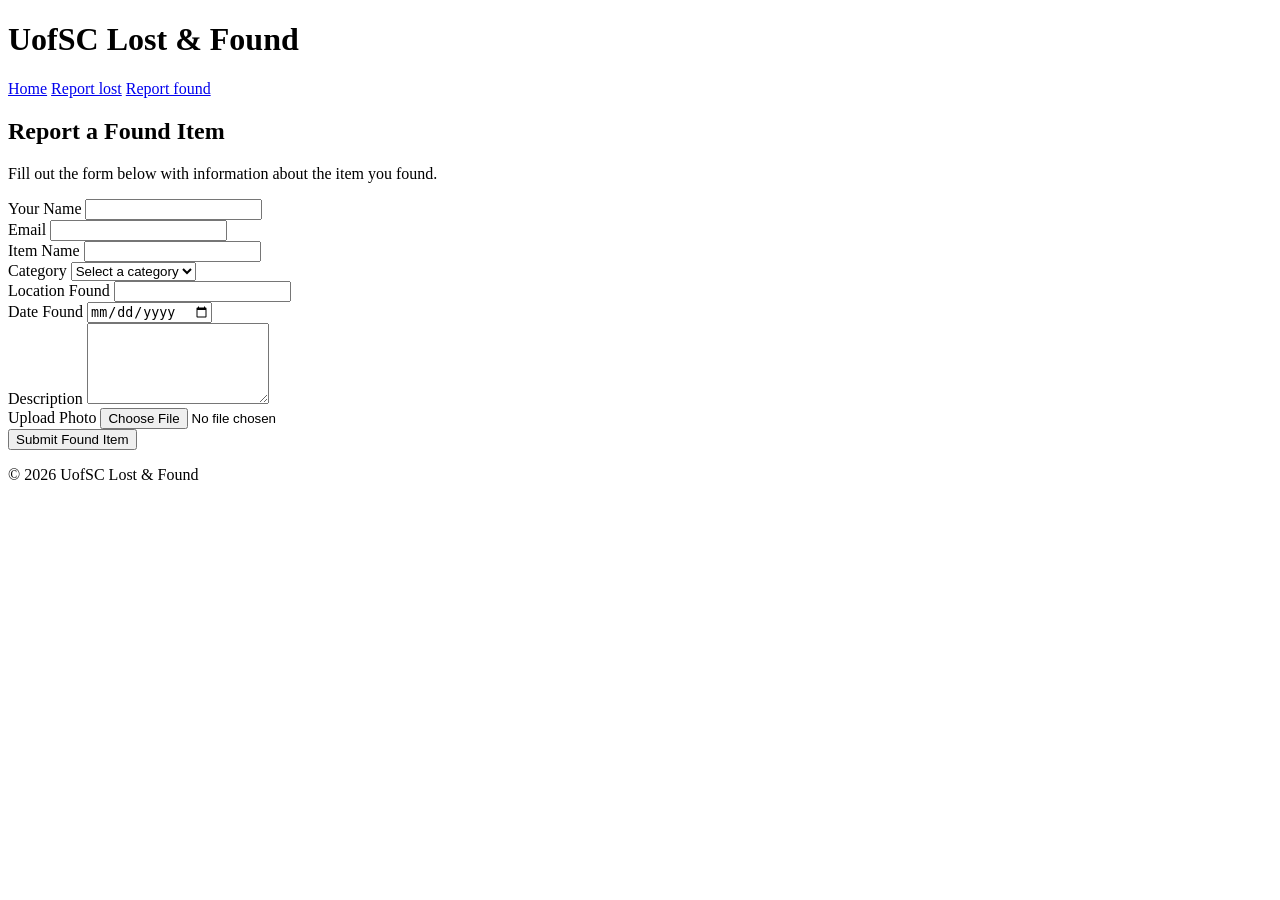
==== found.html @ 00a9fbac "Add files via upload" ====
<!DOCTYPE html>
<html lang="en">
<head>
    <meta charset="UTF-8">
    <meta name="viewport" content="width=device-width, initial-scale=1.0">
    <title>Report Found Item</title>
    <link rel="stylesheet" href="styles.css">
</head>

<body>

    <header>
        <h1>UofSC Lost & Found</h1>

        <nav>
            <a href="index.html">Home</a>
            <a href="lost.html">Report lost</a>
            <a href="found.html">Report found</a>
        </nav>
    </header>

    <main class="form-page">

        <h2>Report a Found Item</h2>

        <p class="form-description">
            Fill out the form below with information about the item you found.
        </p>

        <form>

            <div class="form-group">
                <label for="found-name">Your Name</label>
                <input type="text" id="found-name" name="name" required>
            </div>

            <div class="form-group">
                <label for="found-email">Email</label>
                <input type="email" id="found-email" name="email" required>
            </div>

            <div class="form-group">
                <label for="found-item">Item Name</label>
                <input type="text" id="found-item" name="item" required>
            </div>

            <div class="form-group">
                <label for="found-category">Category</label>

                <select id="found-category" name="category">
                    <option value="">Select a category</option>
                    <option value="electronics">Electronics</option>
                    <option value="clothing">Clothing</option>
                    <option value="keys">Keys</option>
                    <option value="wallet">Wallet / ID</option>
                    <option value="other">Other</option>
                </select>
            </div>

            <div class="form-group">
                <label for="found-location">Location Found</label>
                <input type="text" id="found-location" name="location">
            </div>

            <div class="form-group">
                <label for="found-date">Date Found</label>
                <input type="date" id="found-date" name="date">
            </div>

            <div class="form-group">
                <label for="found-description">Description</label>
                <textarea id="found-description" name="description" rows="5"></textarea>
            </div>

            <div class="form-group">
                <label for="found-photo">Upload Photo</label>
                <input type="file" id="found-photo" name="photo">
            </div>

            <button type="submit">Submit Found Item</button>

        </form>

    </main>

    <footer>
        <p>&copy; 2026 UofSC Lost & Found</p>
    </footer>

</body>
</html>
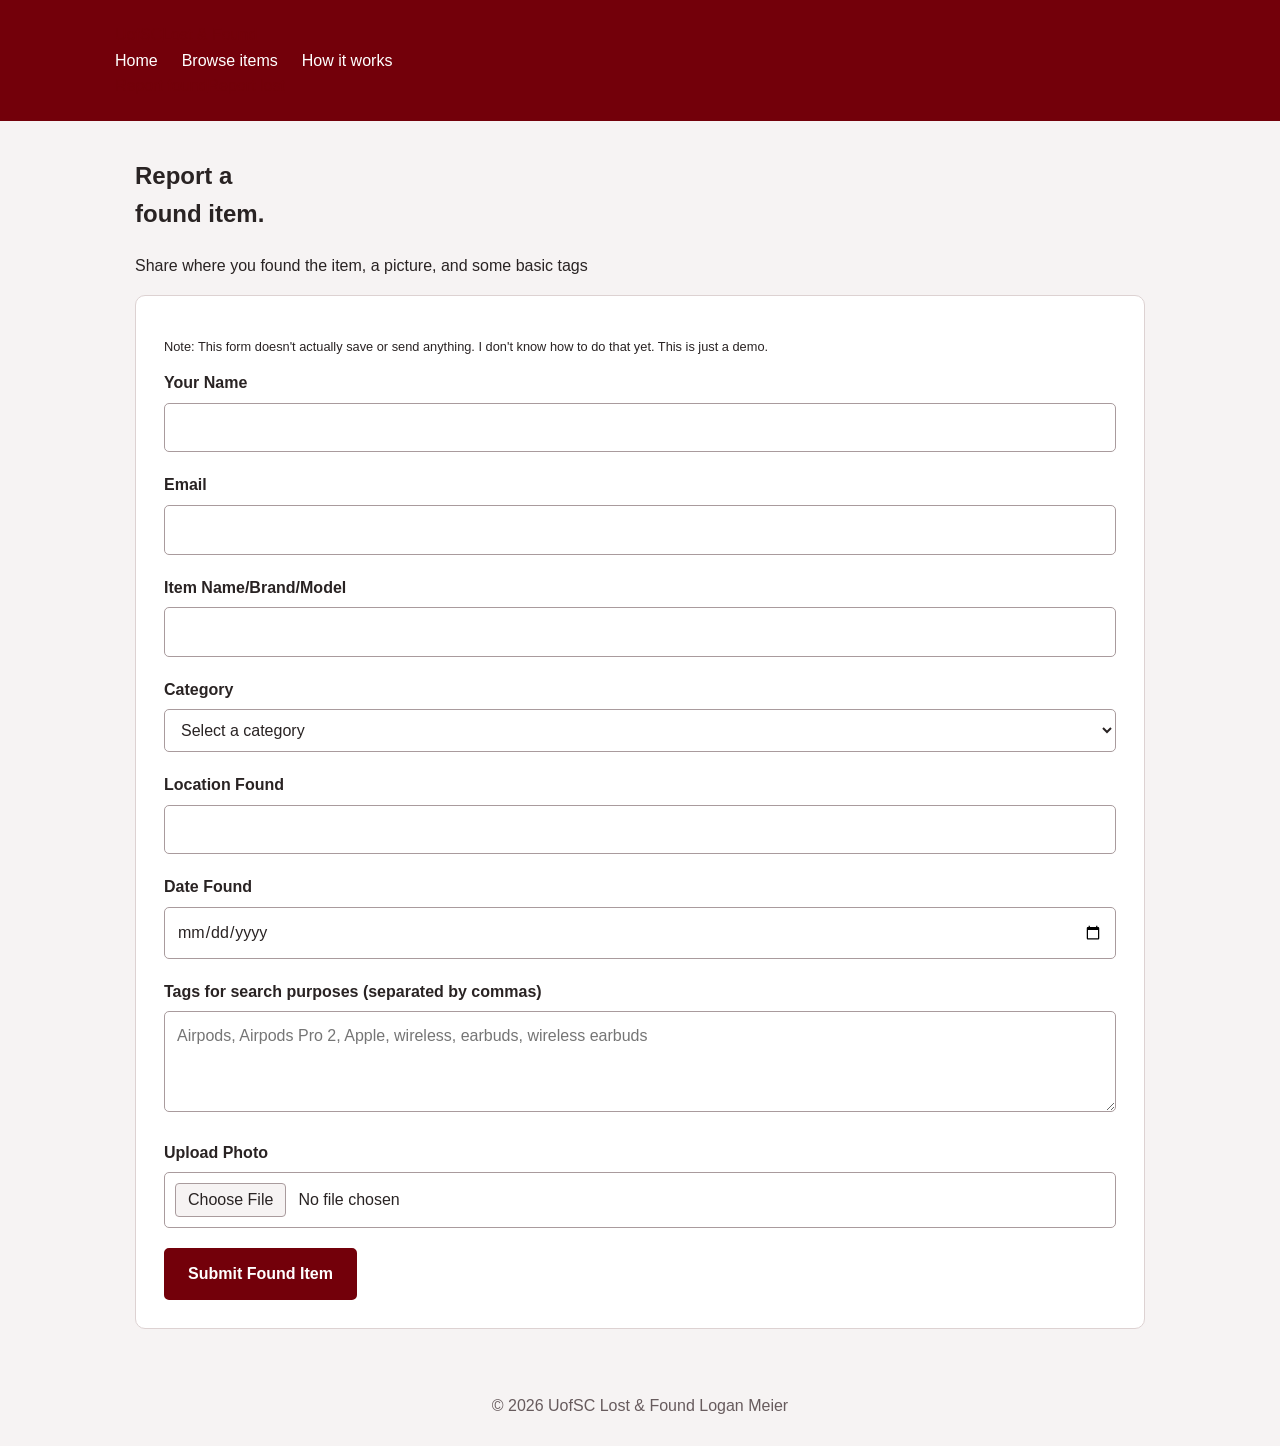
==== commit 110cdad0: "Revising layout" ====
--- a/found.html
+++ b/found.html
@@ -1,33 +1,15 @@
 <!DOCTYPE html>
 <html lang="en">
 <head>
-    <meta charset="UTF-8">
-    <meta name="viewport" content="width=device-width, initial-scale=1.0">
-    <title>Report Found Item</title>
-    <link rel="stylesheet" href="styles.css">
+<!-- Author: Logan Meier -->
+<meta charset="UTF-8">
+<meta name="viewport" content="width=device-width, initial-scale=1.0">
+<title>Report found | UofSC Lost &amp; Found</title>
+<link rel="stylesheet" href="styles.css">
+<style>.sample-note { font-size: 0.8rem; }</style>
 </head>
-
-<body>
-
-    <header>
-        <h1>UofSC Lost & Found</h1>
-
-        <nav>
-            <a href="index.html">Home</a>
-            <a href="lost.html">Report lost</a>
-            <a href="found.html">Report found</a>
-        </nav>
-    </header>
-
-    <main class="form-page">
-
-        <h2>Report a Found Item</h2>
-
-        <p class="form-description">
-            Fill out the form below with information about the item you found.
-        </p>
-
-        <form>
+<body><header class="site-header"><div class="header-inner"><a class="brand" href="index.html"><span>UofSC<span class="brand-sub">Lost &amp; Found</span></span></a><nav aria-label="Main navigation"><a  href="index.html">Home</a><a  href="items.html">Browse items</a><a  href="index.html#how-it-works">How it works</a></nav><div class="header-actions"><a class="btn-outline" href="found.html">Report found</a><a class="btn" href="lost.html">Report lost</a></div></div></header><main class="wrap page-main form-layout"><aside><h1 class="page-title">Report a<br>found item.</h1><p class="intro">Share where you found the item, a picture, and some basic tags</p></aside><div><form>
+<p class="sample-note">Note: This form doesn't actually save or send anything. I don't know how to do that yet. This is just a demo.</p>
 
             <div class="form-group">
                 <label for="found-name">Your Name</label>
@@ -40,7 +22,7 @@
             </div>
 
             <div class="form-group">
-                <label for="found-item">Item Name</label>
+                <label for="found-item">Item Name/Brand/Model</label>
                 <input type="text" id="found-item" name="item" required>
             </div>
 
@@ -68,24 +50,16 @@
             </div>
 
             <div class="form-group">
-                <label for="found-description">Description</label>
-                <textarea id="found-description" name="description" rows="5"></textarea>
+                <label for="found-description">Tags for search purposes (separated by commas)</label>
+                <textarea id="found-description" name="tags" rows="3" placeholder="Airpods, Airpods Pro 2, Apple, wireless, earbuds, wireless earbuds"></textarea>
             </div>
 
             <div class="form-group">
                 <label for="found-photo">Upload Photo</label>
-                <input type="file" id="found-photo" name="photo">
+                <input accept="image/*" type="file" id="found-photo" name="photo">
             </div>
 
             <button type="submit">Submit Found Item</button>
 
-        </form>
-
-    </main>
-
-    <footer>
-        <p>&copy; 2026 UofSC Lost & Found</p>
-    </footer>
-
-</body>
-</html>+        </form></div></main><footer><p>&copy; 2026 UofSC Lost &amp; Found <span>Logan Meier</span></p></footer></body>
+</html>
--- a/styles.css
+++ b/styles.css
@@ -0,0 +1,240 @@
+/* UofSC Lost & Found â€” Author: Logan Meier */
+* {
+    box-sizing: border-box;
+}
+
+body {
+    margin: 0;
+    background-color: #f6f3f3;
+    color: #292323;
+    font-family: Arial, Helvetica, sans-serif;
+    line-height: 1.6;
+}
+
+header {
+    padding: 22px max(20px, calc((100% - 1050px) / 2));
+    background-color: #73000a;
+    color: white;
+}
+
+header h1 {
+    margin: 0 0 10px;
+    font-size: 28px;
+}
+
+nav {
+    display: flex;
+    flex-wrap: wrap;
+    gap: 12px 24px;
+}
+
+nav a {
+    color: white;
+    text-decoration: none;
+}
+
+nav a:hover {
+    text-decoration: underline;
+}
+
+a {
+    color: #73000a;
+}
+
+main {
+    max-width: 1050px;
+    margin: 36px auto;
+    padding: 0 20px;
+}
+
+h2 {
+    font-size: 30px;
+    line-height: 1.2;
+}
+
+h3 {
+    line-height: 1.3;
+}
+
+.hero {
+    padding: 42px 24px;
+    border: 1px solid #ddd2d2;
+    border-radius: 10px;
+    background-color: white;
+    text-align: center;
+}
+
+.hero h2 {
+    margin-top: 0;
+    color: #73000a;
+}
+
+.hero p {
+    max-width: 600px;
+    margin: 0 auto 24px;
+}
+
+.button-container {
+    display: flex;
+    flex-wrap: wrap;
+    justify-content: center;
+    gap: 14px;
+}
+
+.button,
+button[type="submit"] {
+    display: inline-block;
+    padding: 11px 22px;
+    border: 2px solid #73000a;
+    border-radius: 5px;
+    background-color: #73000a;
+    color: white;
+    font: inherit;
+    font-weight: bold;
+    text-align: center;
+    text-decoration: none;
+    cursor: pointer;
+}
+
+.button:hover,
+button[type="submit"]:hover {
+    border-color: #520007;
+    background-color: #520007;
+}
+
+.info {
+    margin-top: 38px;
+}
+
+.info > h2 {
+    text-align: center;
+}
+
+.cards {
+    display: grid;
+    grid-template-columns: repeat(3, 1fr);
+    gap: 22px;
+}
+
+.card {
+    padding: 24px;
+    border: 1px solid #ddd2d2;
+    border-radius: 10px;
+    background-color: white;
+}
+
+.card h3 {
+    margin-top: 0;
+    color: #73000a;
+}
+
+.card p {
+    margin-bottom: 0;
+}
+
+.form-page {
+    max-width: 800px;
+}
+
+.form-page > h2 {
+    margin-bottom: 12px;
+    color: #73000a;
+}
+
+.form-description {
+    margin-bottom: 24px;
+}
+
+form {
+    padding: 28px;
+    border: 1px solid #ddd2d2;
+    border-radius: 10px;
+    background-color: white;
+}
+
+.form-group {
+    margin-bottom: 20px;
+}
+
+label {
+    display: block;
+    margin-bottom: 7px;
+    font-weight: bold;
+}
+
+input,
+select,
+textarea {
+    width: 100%;
+    min-width: 0;
+    padding: 11px 12px;
+    border: 1px solid #a99b9d;
+    border-radius: 5px;
+    background-color: white;
+    color: #292323;
+    font: inherit;
+}
+
+textarea {
+    resize: vertical;
+}
+
+input[type="file"] {
+    padding: 10px;
+}
+
+input[type="file"]::file-selector-button {
+    margin-right: 12px;
+    padding: 7px 12px;
+    border: 1px solid #a99b9d;
+    border-radius: 4px;
+    background-color: #f6f3f3;
+    color: #292323;
+    cursor: pointer;
+}
+
+a:focus-visible,
+button:focus-visible,
+input:focus-visible,
+select:focus-visible,
+textarea:focus-visible {
+    outline: 3px solid #b18435;
+    outline-offset: 3px;
+}
+
+.campus-photo {
+    display: block;
+    width: 100%;
+    max-width: 700px;
+    height: auto;
+    margin: 20px auto;
+    border-radius: 10px;
+}
+
+footer {
+    padding: 28px 20px;
+    color: #675b5d;
+    text-align: center;
+}
+
+footer p {
+    margin: 0;
+}
+
+@media (max-width: 700px) {
+    .cards {
+        grid-template-columns: 1fr;
+    }
+
+    .hero {
+        padding: 30px 20px;
+    }
+
+    form {
+        padding: 20px;
+    }
+
+    h2 {
+        font-size: 26px;
+    }
+}
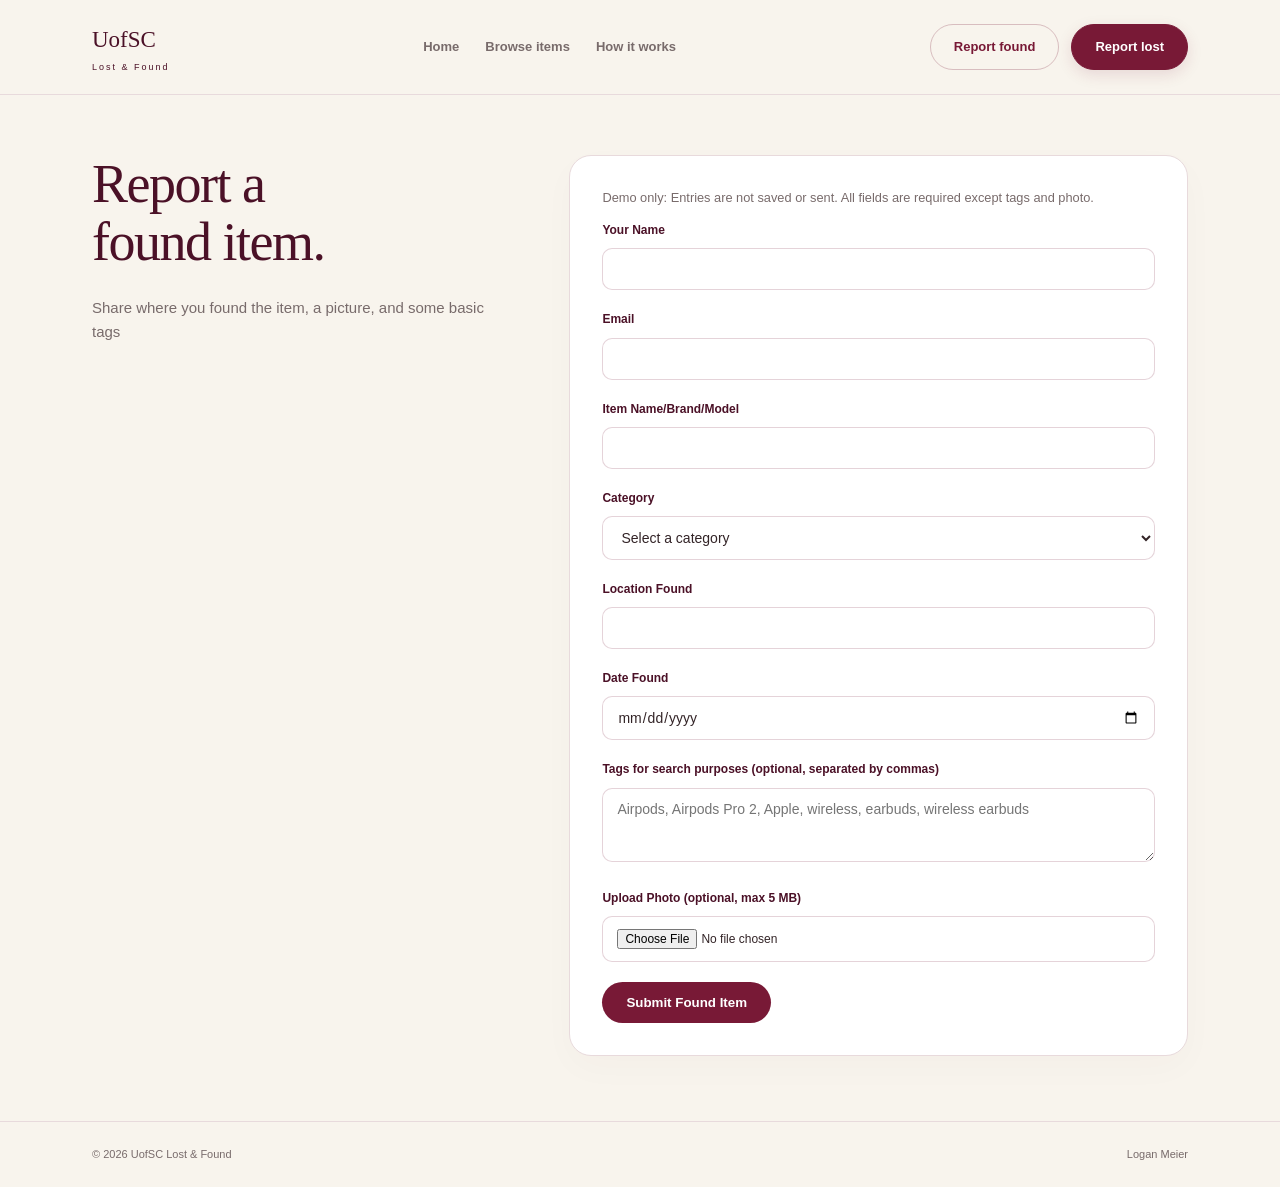
==== commit 105dab75: "Refactor found.html with improved form and validation Updated form structure and added validation sc" ====
--- a/found.html
+++ b/found.html
@@ -1,65 +1,132 @@
-<!DOCTYPE html>
+<!doctype html>
 <html lang="en">
-<head>
-<!-- Author: Logan Meier -->
-<meta charset="UTF-8">
-<meta name="viewport" content="width=device-width, initial-scale=1.0">
-<title>Report found | UofSC Lost &amp; Found</title>
-<link rel="stylesheet" href="styles.css">
-<style>.sample-note { font-size: 0.8rem; }</style>
-</head>
-<body><header class="site-header"><div class="header-inner"><a class="brand" href="index.html"><span>UofSC<span class="brand-sub">Lost &amp; Found</span></span></a><nav aria-label="Main navigation"><a  href="index.html">Home</a><a  href="items.html">Browse items</a><a  href="index.html#how-it-works">How it works</a></nav><div class="header-actions"><a class="btn-outline" href="found.html">Report found</a><a class="btn" href="lost.html">Report lost</a></div></div></header><main class="wrap page-main form-layout"><aside><h1 class="page-title">Report a<br>found item.</h1><p class="intro">Share where you found the item, a picture, and some basic tags</p></aside><div><form>
-<p class="sample-note">Note: This form doesn't actually save or send anything. I don't know how to do that yet. This is just a demo.</p>
+    <head>
+        <!-- Author: Logan Meier -->
+        <meta charset="UTF-8" />
+        <meta name="viewport" content="width=device-width, initial-scale=1.0" />
+        <title>Report found | UofSC Lost &amp; Found</title>
+        <link rel="stylesheet" href="styles.css" />
+        <script src="validation.js" defer></script>
+        <style>
+            .sample-note {
+                font-size: 0.8rem;
+            }
+        </style>
+    </head>
+    <body>
+        <header class="site-header">
+            <div class="header-inner">
+                <a class="brand" href="index.html">
+                    <span>
+                        UofSC
+                        <span class="brand-sub">Lost &amp; Found</span>
+                    </span>
+                </a>
+                <nav aria-label="Main navigation">
+                    <a href="index.html">Home</a>
+                    <a href="items.html">Browse items</a>
+                    <a href="index.html#how-it-works">How it works</a>
+                </nav>
+                <div class="header-actions">
+                    <a class="btn-outline" href="found.html">Report found</a>
+                    <a class="btn" href="lost.html">Report lost</a>
+                </div>
+            </div>
+        </header>
+        <main class="wrap page-main form-layout">
+            <aside>
+                <h1 class="page-title">
+                    Report a
+                    <br />
+                    found item.
+                </h1>
+                <p class="intro">Share where you found the item, a picture, and some basic tags</p>
+            </aside>
+            <div>
+                <form data-validate>
+                    <p class="sample-note">
+                        Demo only: Entries are not saved or sent. All fields are required except
+                        tags and photo.
+                    </p>
 
-            <div class="form-group">
-                <label for="found-name">Your Name</label>
-                <input type="text" id="found-name" name="name" required>
+                    <div class="form-group">
+                        <label for="found-name">Your Name</label>
+                        <input type="text" id="found-name" name="name" required />
+                    </div>
+
+                    <div class="form-group">
+                        <label for="found-email">Email</label>
+                        <input type="email" id="found-email" name="email" required />
+                    </div>
+
+                    <div class="form-group">
+                        <label for="found-item">Item Name/Brand/Model</label>
+                        <input type="text" id="found-item" name="item" required />
+                    </div>
+
+                    <div class="form-group">
+                        <label for="found-category">Category</label>
+
+                        <select id="found-category" name="category" required>
+                            <option value="">Select a category</option>
+                            <option value="electronics">Electronics</option>
+                            <option value="clothing">Clothing</option>
+                            <option value="keys">Keys</option>
+                            <option value="wallet">Wallet / ID</option>
+                            <option value="other">Other</option>
+                        </select>
+                    </div>
+
+                    <div class="form-group">
+                        <label for="found-location">Location Found</label>
+                        <input type="text" id="found-location" name="location" required />
+                    </div>
+
+                    <div class="form-group">
+                        <label for="found-date">Date Found</label>
+                        <input type="date" id="found-date" name="date" required />
+                    </div>
+
+                    <div class="form-group">
+                        <label for="found-description">
+                            Tags for search purposes (optional, separated by commas)
+                        </label>
+                        <textarea
+                            id="found-description"
+                            name="tags"
+                            rows="3"
+                            placeholder="Airpods, Airpods Pro 2, Apple, wireless, earbuds, wireless earbuds"
+                        ></textarea>
+                    </div>
+
+                    <div class="form-group">
+                        <label for="found-photo">Upload Photo (optional, max 5 MB)</label>
+                        <input
+                            accept="image/jpeg,image/png,image/webp,image/gif"
+                            type="file"
+                            id="found-photo"
+                            name="photo"
+                        />
+                    </div>
+
+                    <button type="submit">Submit Found Item</button>
+
+                    <p
+                        id="form-status"
+                        class="form-status"
+                        role="status"
+                        aria-live="polite"
+                        hidden
+                    ></p>
+                    <noscript><p>Enable JavaScript to use this validation demo.</p></noscript>
+                </form>
             </div>
-
-            <div class="form-group">
-                <label for="found-email">Email</label>
-                <input type="email" id="found-email" name="email" required>
-            </div>
-
-            <div class="form-group">
-                <label for="found-item">Item Name/Brand/Model</label>
-                <input type="text" id="found-item" name="item" required>
-            </div>
-
-            <div class="form-group">
-                <label for="found-category">Category</label>
-
-                <select id="found-category" name="category">
-                    <option value="">Select a category</option>
-                    <option value="electronics">Electronics</option>
-                    <option value="clothing">Clothing</option>
-                    <option value="keys">Keys</option>
-                    <option value="wallet">Wallet / ID</option>
-                    <option value="other">Other</option>
-                </select>
-            </div>
-
-            <div class="form-group">
-                <label for="found-location">Location Found</label>
-                <input type="text" id="found-location" name="location">
-            </div>
-
-            <div class="form-group">
-                <label for="found-date">Date Found</label>
-                <input type="date" id="found-date" name="date">
-            </div>
-
-            <div class="form-group">
-                <label for="found-description">Tags for search purposes (separated by commas)</label>
-                <textarea id="found-description" name="tags" rows="3" placeholder="Airpods, Airpods Pro 2, Apple, wireless, earbuds, wireless earbuds"></textarea>
-            </div>
-
-            <div class="form-group">
-                <label for="found-photo">Upload Photo</label>
-                <input accept="image/*" type="file" id="found-photo" name="photo">
-            </div>
-
-            <button type="submit">Submit Found Item</button>
-
-        </form></div></main><footer><p>&copy; 2026 UofSC Lost &amp; Found <span>Logan Meier</span></p></footer></body>
+        </main>
+        <footer>
+            <p>
+                &copy; 2026 UofSC Lost &amp; Found
+                <span>Logan Meier</span>
+            </p>
+        </footer>
+    </body>
 </html>
--- a/styles.css
+++ b/styles.css
@@ -1,155 +1,523 @@
-/* UofSC Lost & Found â€” Author: Logan Meier */
+/* Author: Logan Meier — plain CSS, no build tools required. */
+:root {
+    --cream: #f8f4ed;
+    --garnet: #781936;
+    --ink: #4b1127;
+    --muted: #786b6b;
+    --line: #e8dadc;
+    --gold: #ead293;
+}
+
 * {
     box-sizing: border-box;
 }
 
+html {
+    scroll-behavior: smooth;
+}
+
 body {
     margin: 0;
-    background-color: #f6f3f3;
-    color: #292323;
+    background: var(--cream);
+    color: var(--ink);
     font-family: Arial, Helvetica, sans-serif;
+    font-size: 15px;
     line-height: 1.6;
 }
 
-header {
-    padding: 22px max(20px, calc((100% - 1050px) / 2));
-    background-color: #73000a;
+a {
+    color: inherit;
+}
+
+img {
+    max-width: 100%;
+    display: block;
+}
+
+h1,
+h2,
+h3,
+p {
+    margin-top: 0;
+}
+
+h1,
+h2,
+h3 {
+    font-family: Georgia, "Times New Roman", serif;
+    font-weight: normal;
+    line-height: 1.08;
+}
+
+h2 {
+    font-size: 40px;
+    margin-bottom: 18px;
+}
+
+h3 {
+    font-size: 23px;
+}
+
+.wrap,
+.header-inner,
+.how-inner {
+    max-width: 1160px;
+    margin: auto;
+    padding-left: 32px;
+    padding-right: 32px;
+}
+
+.site-header {
+    border-bottom: 1px solid var(--line);
+}
+
+.header-inner {
+    display: flex;
+    align-items: center;
+    justify-content: space-between;
+    gap: 25px;
+    min-height: 94px;
+}
+
+.brand {
+    display: flex;
+    align-items: center;
+    gap: 12px;
+    text-decoration: none;
+    font-family: Georgia, serif;
+    font-size: 23px;
+}
+
+.brand-mark {
+    display: grid;
+    place-items: center;
+    width: 40px;
+    height: 40px;
+    background: var(--garnet);
     color: white;
-}
-
-header h1 {
-    margin: 0 0 10px;
-    font-size: 28px;
+    border-radius: 50%;
+    box-shadow: 0 4px 12px #78193625;
+}
+
+.brand-sub {
+    display: block;
+    font:
+        9px Arial,
+        sans-serif;
+    letter-spacing: 2px;
+    margin-top: 3px;
 }
 
 nav {
     display: flex;
+    gap: 26px;
+}
+
+nav a {
+    text-decoration: none;
+    font-size: 13px;
+    font-weight: bold;
+    color: var(--muted);
+}
+
+nav a:hover,
+nav a[aria-current] {
+    color: var(--garnet);
+}
+
+.header-actions,
+.hero-actions {
+    display: flex;
+    gap: 12px;
     flex-wrap: wrap;
-    gap: 12px 24px;
-}
-
-nav a {
+}
+
+.btn,
+.btn-outline {
+    display: inline-block;
+    border-radius: 999px;
+    padding: 12px 23px;
+    text-decoration: none;
+    font-size: 13px;
+    font-weight: bold;
+    border: 1px solid var(--garnet);
+    font-family: Arial, sans-serif;
+    text-align: center;
+    cursor: pointer;
+}
+
+.btn {
+    background: var(--garnet);
     color: white;
-    text-decoration: none;
-}
-
-nav a:hover {
-    text-decoration: underline;
-}
-
-a {
-    color: #73000a;
-}
-
-main {
-    max-width: 1050px;
-    margin: 36px auto;
-    padding: 0 20px;
-}
-
-h2 {
-    font-size: 30px;
-    line-height: 1.2;
-}
-
-h3 {
-    line-height: 1.3;
+    box-shadow: 0 5px 15px #78193620;
+}
+
+.btn-outline {
+    background: transparent;
+    color: var(--garnet);
+    border-color: #78193640;
+}
+
+.btn:hover {
+    background: #5f122a;
+}
+
+.btn-outline:hover {
+    background: #78193608;
+}
+
+a:focus-visible,
+button:focus-visible,
+input:focus-visible,
+select:focus-visible,
+textarea:focus-visible {
+    outline: 3px solid #b88636;
+    outline-offset: 4px;
+}
+
+.eyebrow {
+    font-size: 10px;
+    letter-spacing: 2px;
+    font-weight: bold;
+    color: #9a2446;
+    margin-bottom: 18px;
 }
 
 .hero {
-    padding: 42px 24px;
-    border: 1px solid #ddd2d2;
-    border-radius: 10px;
-    background-color: white;
-    text-align: center;
-}
-
-.hero h2 {
-    margin-top: 0;
-    color: #73000a;
-}
-
-.hero p {
-    max-width: 600px;
-    margin: 0 auto 24px;
-}
-
-.button-container {
+    display: grid;
+    grid-template-columns: 1.2fr 1fr;
+    align-items: center;
+    gap: 60px;
+    padding-top: 72px;
+    padding-bottom: 86px;
+}
+
+.hero h1 {
+    font-size: clamp(45px, 5.7vw, 76px);
+    letter-spacing: -3px;
+    margin-bottom: 30px;
+}
+
+.hero h1 em {
+    color: #a52b50;
+    font-weight: normal;
+}
+
+.intro {
+    color: var(--muted);
+    max-width: 480px;
+    margin-bottom: 28px;
+}
+
+.popular {
+    font-size: 11px;
+    color: var(--muted);
+    margin-top: 25px;
+    margin-bottom: 0;
+}
+
+.popular strong {
+    color: #9a2446;
+    font-size: 9px;
+    letter-spacing: 1.5px;
+    margin-right: 14px;
+}
+
+.hero-visual {
+    position: relative;
+    padding: 10px 18px 28px;
+}
+
+.arch {
+    border: 22px solid var(--garnet);
+    border-bottom-width: 25px;
+    border-radius: 240px 240px 40px 40px;
+    transform: rotate(3deg);
+    overflow: hidden;
+    background: #e9dfcf;
+    box-shadow: 0 18px 28px #4b112710;
+}
+
+.arch img {
+    width: 100%;
+    height: 350px;
+    object-fit: cover;
+    transform: rotate(-3deg) scale(1.1);
+}
+
+.hero-tag {
+    position: absolute;
+    left: -15px;
+    bottom: 0;
+    background: white;
+    border-radius: 16px;
+    padding: 18px 22px;
     display: flex;
-    flex-wrap: wrap;
-    justify-content: center;
-    gap: 14px;
-}
-
-.button,
-button[type="submit"] {
-    display: inline-block;
-    padding: 11px 22px;
-    border: 2px solid #73000a;
-    border-radius: 5px;
-    background-color: #73000a;
-    color: white;
-    font: inherit;
-    font-weight: bold;
-    text-align: center;
-    text-decoration: none;
-    cursor: pointer;
-}
-
-.button:hover,
-button[type="submit"]:hover {
-    border-color: #520007;
-    background-color: #520007;
-}
-
-.info {
-    margin-top: 38px;
-}
-
-.info > h2 {
-    text-align: center;
-}
-
-.cards {
+    gap: 15px;
+    align-items: center;
+    box-shadow: 0 10px 25px #4b112720;
+    font-family: Georgia, serif;
+}
+
+.hero-tag > span {
+    background: #f1e0e5;
+    border-radius: 50%;
+    padding: 7px 13px;
+}
+
+.hero-tag small {
+    display: block;
+    font:
+        11px Arial,
+        sans-serif;
+    color: var(--muted);
+    margin-top: 5px;
+}
+
+.recent {
+    padding-top: 55px;
+    padding-bottom: 70px;
+    border-top: 1px solid var(--line);
+}
+
+.section-heading {
+    display: flex;
+    justify-content: space-between;
+    gap: 20px;
+    align-items: center;
+}
+
+.sample-note {
+    color: var(--muted);
+}
+
+.item-grid {
     display: grid;
     grid-template-columns: repeat(3, 1fr);
-    gap: 22px;
-}
-
-.card {
-    padding: 24px;
-    border: 1px solid #ddd2d2;
-    border-radius: 10px;
-    background-color: white;
-}
-
-.card h3 {
-    margin-top: 0;
-    color: #73000a;
-}
-
-.card p {
-    margin-bottom: 0;
-}
-
-.form-page {
-    max-width: 800px;
-}
-
-.form-page > h2 {
+    gap: 24px;
+    margin-top: 30px;
+}
+
+.item-card {
+    background: white;
+    border: 1px solid var(--line);
+    border-radius: 20px;
+    overflow: hidden;
+}
+
+.image-link {
+    display: block;
+    position: relative;
+}
+
+.image-link img {
+    width: 100%;
+    aspect-ratio: 1.4;
+    object-fit: cover;
+}
+
+.badge {
+    position: absolute;
+    top: 15px;
+    left: 15px;
+    background: var(--garnet);
+    color: white;
+    font-size: 9px;
+    font-weight: bold;
+    letter-spacing: 1.3px;
+    border-radius: 20px;
+    padding: 5px 12px;
+}
+
+.card-copy {
+    padding: 23px;
+}
+
+.card-copy .eyebrow {
+    font-size: 9px;
     margin-bottom: 12px;
-    color: #73000a;
-}
-
-.form-description {
+}
+
+.card-copy h3 {
+    margin-bottom: 12px;
+}
+
+.card-copy h3 a {
+    text-decoration: none;
+}
+
+.card-copy h3 a:hover {
+    text-decoration: underline;
+}
+
+.card-copy > p:not(.eyebrow) {
+    color: var(--muted);
+    font-size: 13px;
+    min-height: 64px;
+}
+
+.card-meta {
+    border-top: 1px solid var(--line);
+    padding-top: 15px;
+    font-size: 11px;
+}
+
+.card-meta small {
+    display: block;
+    color: var(--muted);
+    margin-top: 3px;
+}
+
+.how {
+    background: #5c122b;
+    color: white;
+    padding: 65px 0;
+}
+
+.how-inner {
+    display: grid;
+    grid-template-columns: 2fr 1fr 1fr 1fr;
+    gap: 30px;
+}
+
+.how .eyebrow {
+    color: var(--gold);
+}
+
+.how h2 {
+    font-size: 39px;
+}
+
+.gold {
+    background: var(--gold);
+    color: var(--ink);
+    border-color: var(--gold);
+    box-shadow: none;
+}
+
+.gold:hover {
+    background: #f1dfae;
+}
+
+.step {
+    border-top: 1px solid #ffffff30;
+    padding-top: 20px;
+}
+
+.step > span {
+    font:
+        28px Georgia,
+        serif;
+    color: var(--gold);
+}
+
+.step h3 {
+    font-size: 19px;
+    margin: 24px 0 15px;
+}
+
+.step p {
+    font-size: 12px;
+    color: #ead7df;
+}
+
+.page-main {
+    padding-top: 60px;
+    padding-bottom: 65px;
+}
+
+.page-title {
+    font-size: 54px;
+    letter-spacing: -1.5px;
     margin-bottom: 24px;
 }
 
+.back {
+    display: inline-block;
+    text-decoration: none;
+    font-size: 13px;
+    margin-bottom: 30px;
+}
+
+.detail {
+    background: white;
+    border: 1px solid var(--line);
+    border-radius: 24px;
+    overflow: hidden;
+    display: grid;
+    grid-template-columns: 1fr 1.2fr;
+}
+
+.detail-image {
+    height: 100%;
+    width: 100%;
+    object-fit: cover;
+    min-height: 450px;
+}
+
+.detail-copy {
+    padding: 38px;
+}
+
+.badge.static {
+    position: static;
+    display: inline-block;
+    margin-bottom: 22px;
+}
+
+.detail-copy .page-title {
+    font-size: 43px;
+}
+
+.detail-copy p {
+    color: var(--muted);
+}
+
+dl {
+    display: grid;
+    grid-template-columns: 100px 1fr;
+    gap: 10px;
+    font-size: 13px;
+    margin: 25px 0 30px;
+}
+
+dt {
+    font-weight: bold;
+}
+
+dd {
+    margin: 0;
+    color: var(--muted);
+}
+
+.small-title {
+    font-size: 25px;
+}
+
+.return-box {
+    border-top: 1px solid var(--line);
+    padding-top: 24px;
+    margin-top: 28px;
+}
+
+.form-layout {
+    display: grid;
+    grid-template-columns: 0.8fr 1.2fr;
+    gap: 65px;
+}
+
+.form-art {
+    max-width: 280px;
+    border-radius: 170px 170px 20px 20px;
+    margin-top: 32px;
+}
+
 form {
-    padding: 28px;
-    border: 1px solid #ddd2d2;
-    border-radius: 10px;
-    background-color: white;
+    background: white;
+    border: 1px solid var(--line);
+    border-radius: 22px;
+    padding: 32px;
+    box-shadow: 0 12px 35px #4b112706;
 }
 
 .form-group {
@@ -158,8 +526,9 @@
 
 label {
     display: block;
-    margin-bottom: 7px;
+    font-size: 12px;
     font-weight: bold;
+    margin-bottom: 8px;
 }
 
 input,
@@ -167,12 +536,14 @@
 textarea {
     width: 100%;
     min-width: 0;
-    padding: 11px 12px;
-    border: 1px solid #a99b9d;
-    border-radius: 5px;
-    background-color: white;
-    color: #292323;
-    font: inherit;
+    padding: 12px 14px;
+    border: 1px solid #78193630;
+    border-radius: 10px;
+    background: white;
+    color: #332427;
+    font:
+        14px Arial,
+        sans-serif;
 }
 
 textarea {
@@ -180,61 +551,253 @@
 }
 
 input[type="file"] {
-    padding: 10px;
-}
-
-input[type="file"]::file-selector-button {
-    margin-right: 12px;
-    padding: 7px 12px;
-    border: 1px solid #a99b9d;
-    border-radius: 4px;
-    background-color: #f6f3f3;
-    color: #292323;
+    font-size: 12px;
+}
+
+button[type="submit"] {
+    background: var(--garnet);
+    color: white;
+    border: 0;
+    border-radius: 999px;
+    padding: 13px 24px;
+    font-weight: bold;
     cursor: pointer;
 }
 
-a:focus-visible,
-button:focus-visible,
-input:focus-visible,
-select:focus-visible,
-textarea:focus-visible {
-    outline: 3px solid #b18435;
-    outline-offset: 3px;
-}
-
-.campus-photo {
+footer {
+    border-top: 1px solid var(--line);
+    padding: 24px 32px;
+    color: var(--muted);
+    font-size: 11px;
+}
+
+footer p {
+    max-width: 1096px;
+    margin: auto;
+    display: flex;
+    justify-content: space-between;
+    gap: 20px;
+}
+
+::selection {
+    background: var(--garnet);
+    color: white;
+}
+
+@media (max-width: 900px) {
+    .header-inner {
+        flex-wrap: wrap;
+        padding-top: 20px;
+        padding-bottom: 20px;
+    }
+
+    .header-actions {
+        margin-left: auto;
+    }
+
+    nav {
+        order: 3;
+        width: 100%;
+        justify-content: center;
+    }
+
+    .hero {
+        gap: 25px;
+    }
+
+    .hero h1 {
+        letter-spacing: -2px;
+    }
+
+    .arch {
+        border-width: 15px;
+    }
+
+    .arch img {
+        height: 290px;
+    }
+
+    .how-inner {
+        grid-template-columns: 1fr 1fr;
+    }
+
+    .form-layout {
+        gap: 30px;
+    }
+
+    .detail {
+        grid-template-columns: 1fr;
+    }
+
+    .detail-image {
+        min-height: 0;
+        max-height: 360px;
+    }
+
+    .item-grid {
+        gap: 15px;
+    }
+
+    .card-copy {
+        padding: 18px;
+    }
+
+}
+
+@media (max-width: 600px) {
+    .wrap,
+    .header-inner,
+    .how-inner {
+        padding-left: 20px;
+        padding-right: 20px;
+    }
+
+    .header-actions {
+        gap: 7px;
+    }
+
+    .header-actions a {
+        padding: 9px 12px;
+        font-size: 11px;
+    }
+
+    .brand {
+        font-size: 19px;
+    }
+
+    .brand-mark {
+        width: 32px;
+        height: 32px;
+    }
+
+    .hero {
+        grid-template-columns: 1fr;
+        padding-top: 40px;
+        padding-bottom: 50px;
+        gap: 40px;
+    }
+
+    .hero h1 {
+        font-size: 55px;
+    }
+
+    .hero-visual {
+        max-width: 380px;
+        margin: auto;
+        width: 100%;
+    }
+
+    .hero-tag {
+        left: 0;
+        padding: 15px;
+    }
+
+    .item-grid,
+    .form-layout {
+        grid-template-columns: 1fr;
+    }
+
+    .section-heading {
+        align-items: flex-start;
+        flex-direction: column;
+    }
+
+    h2 {
+        font-size: 34px;
+    }
+
+    .page-title {
+        font-size: 43px;
+    }
+
+    .how-inner {
+        grid-template-columns: 1fr;
+    }
+
+    .how h2 {
+        font-size: 35px;
+    }
+
+    .form-art {
+        display: none;
+    }
+
+    form,
+    .detail-copy {
+        padding: 24px;
+    }
+
+    .page-main {
+        padding-top: 40px;
+    }
+
+    .card-copy > p:not(.eyebrow) {
+        min-height: 0;
+    }
+
+    footer p {
+        flex-direction: column;
+        gap: 5px;
+    }
+
+}
+
+@media (prefers-reduced-motion: reduce) {
+    html {
+        scroll-behavior: auto;
+    }
+
+    * {
+        transition: none !important;
+    }
+
+}
+
+
+.hero-aside {
     display: block;
-    width: 100%;
-    max-width: 700px;
-    height: auto;
-    margin: 20px auto;
-    border-radius: 10px;
-}
-
-footer {
-    padding: 28px 20px;
-    color: #675b5d;
-    text-align: center;
-}
-
-footer p {
-    margin: 0;
-}
-
-@media (max-width: 700px) {
-    .cards {
-        grid-template-columns: 1fr;
-    }
-
-    .hero {
-        padding: 30px 20px;
-    }
-
-    form {
-        padding: 20px;
-    }
-
-    h2 {
-        font-size: 26px;
-    }
-}+    color: #a52b50;
+    font-size: clamp(24px, 2.8vw, 35px);
+    letter-spacing: -0.5px;
+    line-height: 1.2;
+    margin-top: 20px;
+}
+
+.step p {
+    margin-top: 24px;
+}
+
+.btn:disabled {
+    cursor: default;
+    opacity: 0.75;
+}
+
+
+/* Form validation messages */
+.field-error {
+    color: #a21432;
+    font-size: 13px;
+    margin: 6px 0 0;
+}
+
+[aria-invalid="true"] {
+    border: 2px solid #a21432;
+}
+
+.form-status {
+    padding: 12px;
+    margin: 16px 0 0;
+    border-radius: 8px;
+    font-size: 14px;
+}
+
+.is-error {
+    background: #fff0f3;
+    color: #8b1230;
+}
+
+.is-success {
+    background: #edf6ef;
+    color: #20552c;
+}
+
